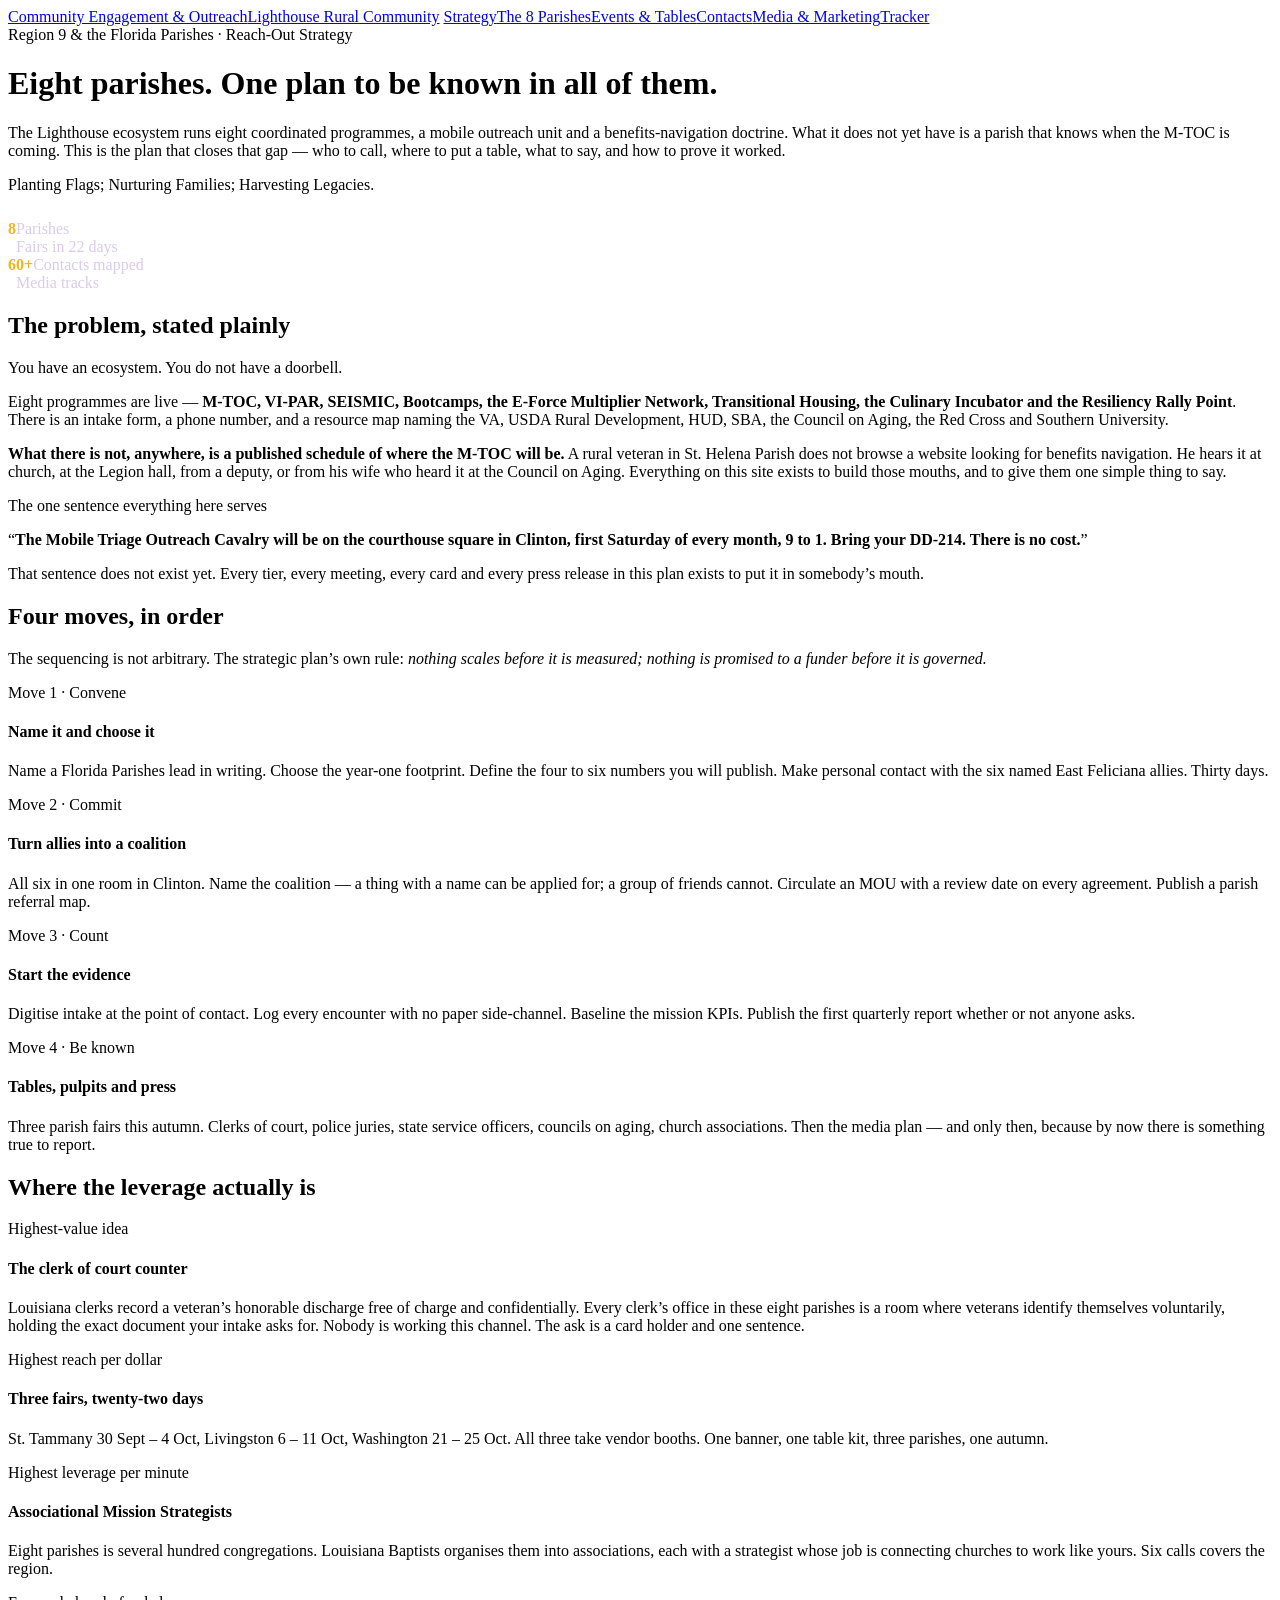
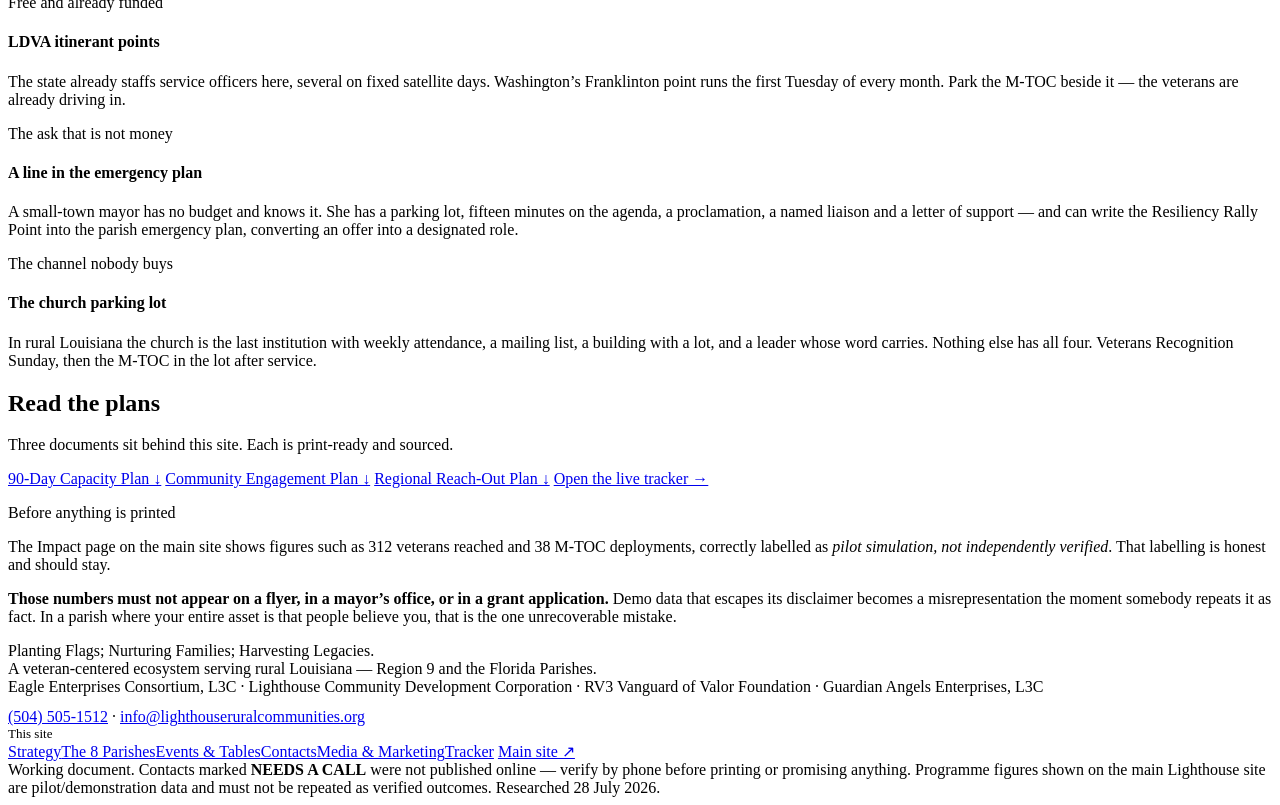
==== index.html @ fadeea3f "Add Community Engagement & Outreach site — strategy, parishes, events, contacts, media, tracker" ====
<!DOCTYPE html>
<html lang="en"><head>
<meta charset="utf-8"><meta name="viewport" content="width=device-width, initial-scale=1">
<title>Community Engagement &amp; Outreach · Lighthouse Rural Community</title>
<meta name="description" content="Reach-out strategy, event calendar, contact directory, media plan and live tracker for Louisiana Region 9 and the Florida Parishes.">
<link rel="stylesheet" href="css/site.css">
</head><body>
<nav class="nav"><div class="wrap">
  <a class="brand" href="index.html">Community Engagement &amp; Outreach<span>Lighthouse Rural Community</span></a>
  <a class="l on" href="index.html">Strategy</a><a class="l" href="parishes.html">The 8 Parishes</a><a class="l" href="events.html">Events & Tables</a><a class="l" href="contacts.html">Contacts</a><a class="l" href="media.html">Media & Marketing</a><a class="l" href="tracker.html">Tracker</a>
</div></nav>
<header class="hero"><div class="wrap"><div class="kick">Region 9 &amp; the Florida Parishes &middot; Reach-Out Strategy</div><h1>Eight parishes. One plan to be known in all of them.</h1><p>The Lighthouse ecosystem runs eight coordinated programmes, a mobile outreach unit and a benefits-navigation doctrine. What it does not yet have is a parish that knows when the M-TOC is coming. This is the plan that closes that gap &mdash; who to call, where to put a table, what to say, and how to prove it worked.</p><div class="tag">Planting Flags; Nurturing Families; Harvesting Legacies.</div><div class="stats" style="margin-top:26px;background:rgba(255,255,255,.07);border-color:rgba(244,180,26,.35)"><div style="border-color:rgba(244,180,26,.28)"><b style="color:#F4B41A">8</b><span style="color:#D9CBEE">Parishes</span></div><div style="border-color:rgba(244,180,26,.28)"><b style="color:#fff">3</b><span style="color:#D9CBEE">Fairs in 22 days</span></div><div style="border-color:rgba(244,180,26,.28)"><b style="color:#F4B41A">60+</b><span style="color:#D9CBEE">Contacts mapped</span></div><div style="border-color:rgba(244,180,26,.28)"><b style="color:#fff">5</b><span style="color:#D9CBEE">Media tracks</span></div></div></div></header>
<section class=""><div class="wrap">
<h2>The problem, stated plainly</h2>
<p class="lead">You have an ecosystem. You do not have a doorbell.</p>
<p>Eight programmes are live &mdash; <b>M-TOC, VI-PAR, SEISMIC, Bootcamps, the E-Force Multiplier Network,
Transitional Housing, the Culinary Incubator and the Resiliency Rally Point</b>. There is an intake form, a
phone number, and a resource map naming the VA, USDA Rural Development, HUD, SBA, the Council on Aging, the
Red Cross and Southern University.</p>
<p><b>What there is not, anywhere, is a published schedule of where the M-TOC will be.</b> A rural veteran in
St. Helena Parish does not browse a website looking for benefits navigation. He hears it at church, at the
Legion hall, from a deputy, or from his wife who heard it at the Council on Aging. Everything on this site
exists to build those mouths, and to give them one simple thing to say.</p>
<div class="callout"><div class="k">The one sentence everything here serves</div><p style='font-size:16px'>&ldquo;<b>The Mobile Triage Outreach Cavalry will be on the courthouse square in Clinton, first Saturday of every month, 9 to 1. Bring your DD-214. There is no cost.</b>&rdquo;</p><p>That sentence does not exist yet. Every tier, every meeting, every card and every press release in this plan exists to put it in somebody&rsquo;s mouth.</p></div>
</div></section><section class="alt"><div class="wrap">
<h2>Four moves, in order</h2>
<p class="lead">The sequencing is not arbitrary. The strategic plan&rsquo;s own rule: <i>nothing scales before it is
measured; nothing is promised to a funder before it is governed.</i></p>
<div class="grid"><div class="card gold"><div class="num">Move 1 &middot; Convene</div><h4>Name it and choose it</h4><p>Name a Florida Parishes lead in writing. Choose the year-one footprint. Define the four to six numbers you will publish. Make personal contact with the six named East Feliciana allies. Thirty days.</p></div><div class="card gold"><div class="num">Move 2 &middot; Commit</div><h4>Turn allies into a coalition</h4><p>All six in one room in Clinton. Name the coalition &mdash; a thing with a name can be applied for; a group of friends cannot. Circulate an MOU with a review date on every agreement. Publish a parish referral map.</p></div><div class="card gold"><div class="num">Move 3 &middot; Count</div><h4>Start the evidence</h4><p>Digitise intake at the point of contact. Log every encounter with no paper side-channel. Baseline the mission KPIs. Publish the first quarterly report whether or not anyone asks.</p></div><div class="card gold"><div class="num">Move 4 &middot; Be known</div><h4>Tables, pulpits and press</h4><p>Three parish fairs this autumn. Clerks of court, police juries, state service officers, councils on aging, church associations. Then the media plan &mdash; and only then, because by now there is something true to report.</p></div></div>
</div></section><section class=""><div class="wrap">
<h2>Where the leverage actually is</h2>
<div class="grid"><div class="card "><div class="num">Highest-value idea</div><h4>The clerk of court counter</h4><p>Louisiana clerks record a veteran&rsquo;s honorable discharge free of charge and confidentially. Every clerk&rsquo;s office in these eight parishes is a room where veterans identify themselves voluntarily, holding the exact document your intake asks for. Nobody is working this channel. The ask is a card holder and one sentence.</p></div><div class="card "><div class="num">Highest reach per dollar</div><h4>Three fairs, twenty-two days</h4><p>St. Tammany 30 Sept &ndash; 4 Oct, Livingston 6 &ndash; 11 Oct, Washington 21 &ndash; 25 Oct. All three take vendor booths. One banner, one table kit, three parishes, one autumn.</p></div><div class="card "><div class="num">Highest leverage per minute</div><h4>Associational Mission Strategists</h4><p>Eight parishes is several hundred congregations. Louisiana Baptists organises them into associations, each with a strategist whose job is connecting churches to work like yours. Six calls covers the region.</p></div><div class="card "><div class="num">Free and already funded</div><h4>LDVA itinerant points</h4><p>The state already staffs service officers here, several on fixed satellite days. Washington&rsquo;s Franklinton point runs the first Tuesday of every month. Park the M-TOC beside it &mdash; the veterans are already driving in.</p></div><div class="card "><div class="num">The ask that is not money</div><h4>A line in the emergency plan</h4><p>A small-town mayor has no budget and knows it. She has a parking lot, fifteen minutes on the agenda, a proclamation, a named liaison and a letter of support &mdash; and can write the Resiliency Rally Point into the parish emergency plan, converting an offer into a designated role.</p></div><div class="card "><div class="num">The channel nobody buys</div><h4>The church parking lot</h4><p>In rural Louisiana the church is the last institution with weekly attendance, a mailing list, a building with a lot, and a leader whose word carries. Nothing else has all four. Veterans Recognition Sunday, then the M-TOC in the lot after service.</p></div></div>
</div></section><section class="alt"><div class="wrap">
<h2>Read the plans</h2>
<p class="lead">Three documents sit behind this site. Each is print-ready and sourced.</p>
<p>
<a class="btn" href="docs/florida-parishes-90-day-plan.pdf">90-Day Capacity Plan &darr;</a>
<a class="btn" href="docs/community-engagement-plan.pdf">Community Engagement Plan &darr;</a>
<a class="btn" href="docs/regional-reach-out-plan.pdf">Regional Reach-Out Plan &darr;</a>
<a class="btn gold" href="tracker.html">Open the live tracker &rarr;</a>
</p>
<div class="callout warn"><div class="k">Before anything is printed</div><p>The Impact page on the main site shows figures such as 312 veterans reached and 38 M-TOC deployments, correctly labelled as <i>pilot simulation, not independently verified</i>. That labelling is honest and should stay.</p><p><b>Those numbers must not appear on a flyer, in a mayor&rsquo;s office, or in a grant application.</b> Demo data that escapes its disclaimer becomes a misrepresentation the moment somebody repeats it as fact. In a parish where your entire asset is that people believe you, that is the one unrecoverable mistake.</p></div>
</div></section>
<footer><div class="wrap">
  <div><div class="t">Planting Flags; Nurturing Families; Harvesting Legacies.</div>
    <div class="s">A veteran-centered ecosystem serving rural Louisiana &mdash; Region 9 and the Florida Parishes.<br>
    Eagle Enterprises Consortium, L3C &middot; Lighthouse Community Development Corporation &middot;
    RV3 Vanguard of Valor Foundation &middot; Guardian Angels Enterprises, L3C</div>
    <div class="s" style="margin-top:12px"><a href="tel:5045051512">(504) 505-1512</a> &middot;
    <a href="mailto:info@lighthouseruralcommunities.org">info@lighthouseruralcommunities.org</a></div></div>
  <div class="fnav"><div class="t" style="font-size:13px">This site</div><a href="index.html">Strategy</a><a href="parishes.html">The 8 Parishes</a><a href="events.html">Events & Tables</a><a href="contacts.html">Contacts</a><a href="media.html">Media & Marketing</a><a href="tracker.html">Tracker</a>
    <a href="https://www.lighthouseruralcommunities.org" target="_blank" rel="noopener">Main site &#8599;</a></div>
</div></footer>
<div class="disclaim"><div class="wrap">Working document. Contacts marked <b>NEEDS A CALL</b> were not published
online &mdash; verify by phone before printing or promising anything. Programme figures shown on the main
Lighthouse site are pilot/demonstration data and must not be repeated as verified outcomes.
Researched 28 July 2026.</div></div>
</body></html>
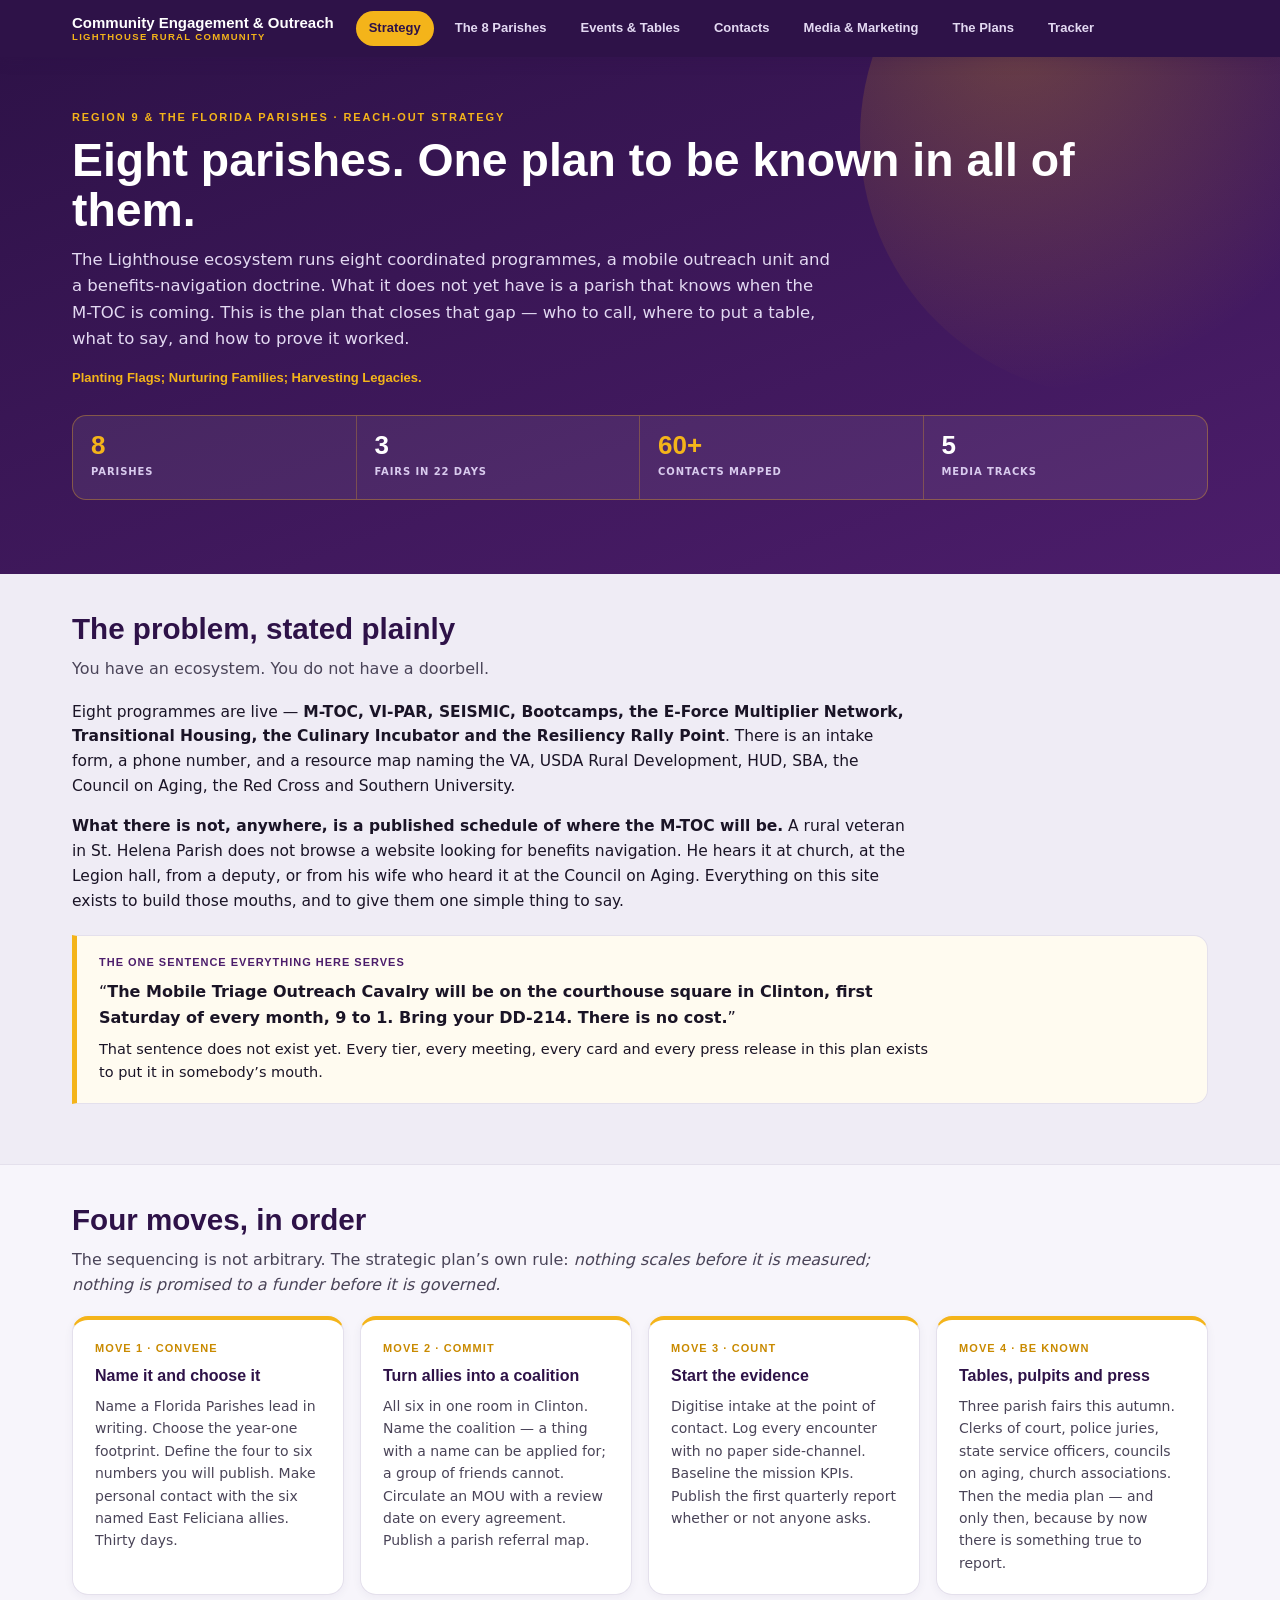
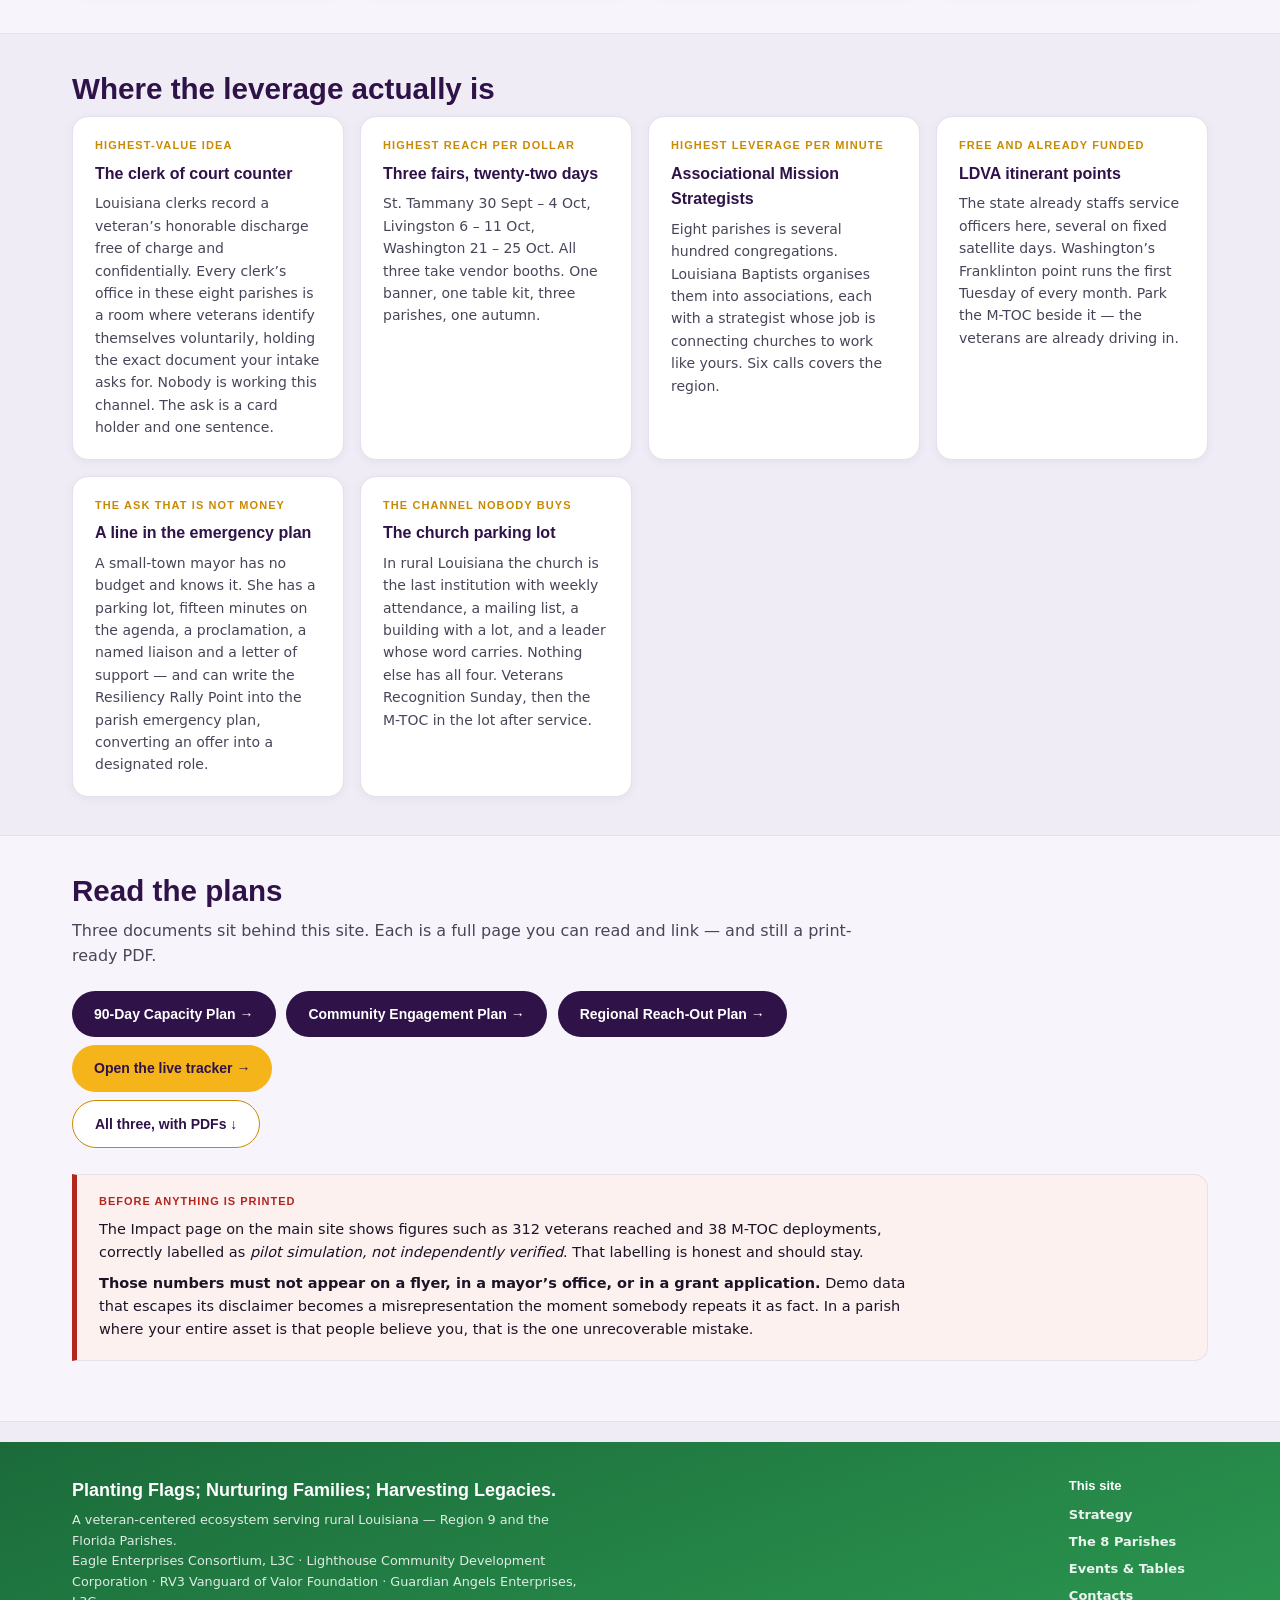
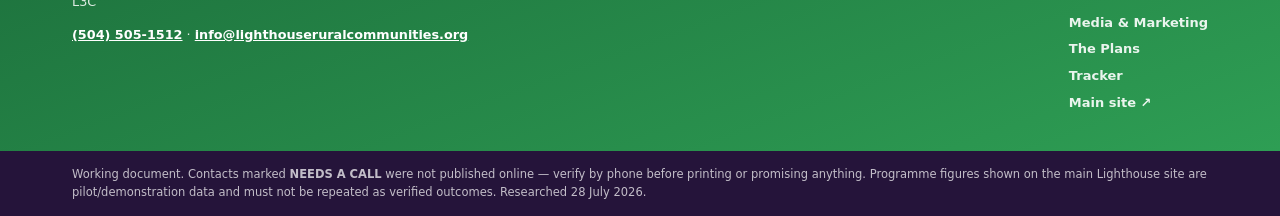
==== commit 15258f58: "Turn all three plans into full pages; add Plans section to the nav" ====
--- a/index.html
+++ b/index.html
@@ -7,7 +7,7 @@
 </head><body>
 <nav class="nav"><div class="wrap">
   <a class="brand" href="index.html">Community Engagement &amp; Outreach<span>Lighthouse Rural Community</span></a>
-  <a class="l on" href="index.html">Strategy</a><a class="l" href="parishes.html">The 8 Parishes</a><a class="l" href="events.html">Events & Tables</a><a class="l" href="contacts.html">Contacts</a><a class="l" href="media.html">Media & Marketing</a><a class="l" href="tracker.html">Tracker</a>
+  <a class="l on" href="index.html">Strategy</a><a class="l" href="parishes.html">The 8 Parishes</a><a class="l" href="events.html">Events & Tables</a><a class="l" href="contacts.html">Contacts</a><a class="l" href="media.html">Media & Marketing</a><a class="l" href="plans.html">The Plans</a><a class="l" href="tracker.html">Tracker</a>
 </div></nav>
 <header class="hero"><div class="wrap"><div class="kick">Region 9 &amp; the Florida Parishes &middot; Reach-Out Strategy</div><h1>Eight parishes. One plan to be known in all of them.</h1><p>The Lighthouse ecosystem runs eight coordinated programmes, a mobile outreach unit and a benefits-navigation doctrine. What it does not yet have is a parish that knows when the M-TOC is coming. This is the plan that closes that gap &mdash; who to call, where to put a table, what to say, and how to prove it worked.</p><div class="tag">Planting Flags; Nurturing Families; Harvesting Legacies.</div><div class="stats" style="margin-top:26px;background:rgba(255,255,255,.07);border-color:rgba(244,180,26,.35)"><div style="border-color:rgba(244,180,26,.28)"><b style="color:#F4B41A">8</b><span style="color:#D9CBEE">Parishes</span></div><div style="border-color:rgba(244,180,26,.28)"><b style="color:#fff">3</b><span style="color:#D9CBEE">Fairs in 22 days</span></div><div style="border-color:rgba(244,180,26,.28)"><b style="color:#F4B41A">60+</b><span style="color:#D9CBEE">Contacts mapped</span></div><div style="border-color:rgba(244,180,26,.28)"><b style="color:#fff">5</b><span style="color:#D9CBEE">Media tracks</span></div></div></div></header>
 <section class=""><div class="wrap">
@@ -32,12 +32,13 @@
 <div class="grid"><div class="card "><div class="num">Highest-value idea</div><h4>The clerk of court counter</h4><p>Louisiana clerks record a veteran&rsquo;s honorable discharge free of charge and confidentially. Every clerk&rsquo;s office in these eight parishes is a room where veterans identify themselves voluntarily, holding the exact document your intake asks for. Nobody is working this channel. The ask is a card holder and one sentence.</p></div><div class="card "><div class="num">Highest reach per dollar</div><h4>Three fairs, twenty-two days</h4><p>St. Tammany 30 Sept &ndash; 4 Oct, Livingston 6 &ndash; 11 Oct, Washington 21 &ndash; 25 Oct. All three take vendor booths. One banner, one table kit, three parishes, one autumn.</p></div><div class="card "><div class="num">Highest leverage per minute</div><h4>Associational Mission Strategists</h4><p>Eight parishes is several hundred congregations. Louisiana Baptists organises them into associations, each with a strategist whose job is connecting churches to work like yours. Six calls covers the region.</p></div><div class="card "><div class="num">Free and already funded</div><h4>LDVA itinerant points</h4><p>The state already staffs service officers here, several on fixed satellite days. Washington&rsquo;s Franklinton point runs the first Tuesday of every month. Park the M-TOC beside it &mdash; the veterans are already driving in.</p></div><div class="card "><div class="num">The ask that is not money</div><h4>A line in the emergency plan</h4><p>A small-town mayor has no budget and knows it. She has a parking lot, fifteen minutes on the agenda, a proclamation, a named liaison and a letter of support &mdash; and can write the Resiliency Rally Point into the parish emergency plan, converting an offer into a designated role.</p></div><div class="card "><div class="num">The channel nobody buys</div><h4>The church parking lot</h4><p>In rural Louisiana the church is the last institution with weekly attendance, a mailing list, a building with a lot, and a leader whose word carries. Nothing else has all four. Veterans Recognition Sunday, then the M-TOC in the lot after service.</p></div></div>
 </div></section><section class="alt"><div class="wrap">
 <h2>Read the plans</h2>
-<p class="lead">Three documents sit behind this site. Each is print-ready and sourced.</p>
+<p class="lead">Three documents sit behind this site. Each is a full page you can read and link &mdash; and still a print-ready PDF.</p>
 <p>
-<a class="btn" href="docs/florida-parishes-90-day-plan.pdf">90-Day Capacity Plan &darr;</a>
-<a class="btn" href="docs/community-engagement-plan.pdf">Community Engagement Plan &darr;</a>
-<a class="btn" href="docs/regional-reach-out-plan.pdf">Regional Reach-Out Plan &darr;</a>
+<a class="btn" href="plan-90-day.html">90-Day Capacity Plan &rarr;</a>
+<a class="btn" href="plan-engagement.html">Community Engagement Plan &rarr;</a>
+<a class="btn" href="plan-regional.html">Regional Reach-Out Plan &rarr;</a>
 <a class="btn gold" href="tracker.html">Open the live tracker &rarr;</a>
+<br><a class="btn alt" href="plans.html">All three, with PDFs &darr;</a>
 </p>
 <div class="callout warn"><div class="k">Before anything is printed</div><p>The Impact page on the main site shows figures such as 312 veterans reached and 38 M-TOC deployments, correctly labelled as <i>pilot simulation, not independently verified</i>. That labelling is honest and should stay.</p><p><b>Those numbers must not appear on a flyer, in a mayor&rsquo;s office, or in a grant application.</b> Demo data that escapes its disclaimer becomes a misrepresentation the moment somebody repeats it as fact. In a parish where your entire asset is that people believe you, that is the one unrecoverable mistake.</p></div>
 </div></section>
@@ -48,8 +49,7 @@
     RV3 Vanguard of Valor Foundation &middot; Guardian Angels Enterprises, L3C</div>
     <div class="s" style="margin-top:12px"><a href="tel:5045051512">(504) 505-1512</a> &middot;
     <a href="mailto:info@lighthouseruralcommunities.org">info@lighthouseruralcommunities.org</a></div></div>
-  <div class="fnav"><div class="t" style="font-size:13px">This site</div><a href="index.html">Strategy</a><a href="parishes.html">The 8 Parishes</a><a href="events.html">Events & Tables</a><a href="contacts.html">Contacts</a><a href="media.html">Media & Marketing</a><a href="tracker.html">Tracker</a>
-    <a href="https://www.lighthouseruralcommunities.org" target="_blank" rel="noopener">Main site &#8599;</a></div>
+  <div class="fnav"><div class="t" style="font-size:13px">This site</div><a href="index.html">Strategy</a><a href="parishes.html">The 8 Parishes</a><a href="events.html">Events & Tables</a><a href="contacts.html">Contacts</a><a href="media.html">Media & Marketing</a><a href="plans.html">The Plans</a><a href="tracker.html">Tracker</a><a href="https://www.lighthouseruralcommunities.org" target="_blank" rel="noopener">Main site &#8599;</a></div>
 </div></footer>
 <div class="disclaim"><div class="wrap">Working document. Contacts marked <b>NEEDS A CALL</b> were not published
 online &mdash; verify by phone before printing or promising anything. Programme figures shown on the main
--- a/css/site.css
+++ b/css/site.css
@@ -0,0 +1,107 @@
+@import url('https://fonts.googleapis.com/css2?family=Outfit:wght@500;600;700;800;900&display=swap');
+:root{--purple:#2E1248;--purple2:#4C1D6B;--purple3:#6B3A94;--gold:#F4B41A;--gold-d:#C98A00;
+--green:#1B6B3A;--green-l:#2E9E54;--red:#B3261E;--amber:#B77500;--blue:#1B4C86;
+--ink:#1A1426;--muted:#4A4458;--line:#E4E0EC;--bg:#EFECF5;--alt:#F7F5FB}
+*{box-sizing:border-box}
+body{margin:0;background:var(--bg);color:var(--ink);font-family:'Segoe UI',system-ui,-apple-system,sans-serif;font-size:15.5px;line-height:1.6}
+.dsp,h1,h2,h3,h4{font-family:'Outfit',sans-serif}
+a{color:var(--purple2)}
+.wrap{max-width:1180px;margin:0 auto;padding:0 22px}
+
+/* nav */
+.nav{background:var(--purple);position:sticky;top:0;z-index:50;box-shadow:0 2px 14px rgba(46,18,72,.25)}
+.nav .wrap{display:flex;align-items:center;gap:8px;flex-wrap:wrap;padding-top:11px;padding-bottom:11px}
+.brand{font-family:'Outfit',sans-serif;font-weight:900;font-size:15px;color:#fff;text-decoration:none;margin-right:14px;line-height:1.15}
+.brand span{display:block;font-size:9.5px;font-weight:700;letter-spacing:.14em;text-transform:uppercase;color:var(--gold)}
+.nav a.l{color:#E3D9F2;text-decoration:none;font-family:'Outfit',sans-serif;font-weight:700;font-size:13px;
+padding:7px 13px;border-radius:999px}
+.nav a.l:hover{background:rgba(255,255,255,.10);color:#fff}
+.nav a.l.on{background:var(--gold);color:var(--purple)}
+
+/* hero */
+.hero{background:linear-gradient(160deg,#2E1248 0%,#4C1D6B 100%);color:#fff;position:relative;overflow:hidden}
+.hero:after{content:"";position:absolute;top:-180px;right:-100px;width:520px;height:520px;border-radius:50%;
+background:radial-gradient(circle at 30% 30%,rgba(244,180,26,.26),rgba(244,180,26,0) 70%)}
+.hero .wrap{padding-top:52px;padding-bottom:48px;position:relative;z-index:2}
+.kick{font-family:'Outfit',sans-serif;font-size:11px;letter-spacing:.17em;text-transform:uppercase;font-weight:800;color:var(--gold);margin-bottom:10px}
+.hero h1{font-size:clamp(1.8rem,4.4vw,2.9rem);font-weight:900;margin:0 0 12px;line-height:1.06}
+.hero p{color:#E3D9F2;font-size:16.5px;max-width:760px;margin:0 0 6px}
+.hero .tag{font-family:'Outfit',sans-serif;font-size:13px;color:var(--gold);font-weight:700;margin-top:16px}
+
+/* stats */
+.stats{display:grid;grid-template-columns:repeat(auto-fit,minmax(150px,1fr));border:1px solid #D8D2E4;
+border-radius:14px;overflow:hidden;background:#fff;margin:26px 0}
+.stats div{padding:16px 18px;border-right:1px solid #D8D2E4}
+.stats div:last-child{border-right:none}
+.stats b{font-family:'Outfit',sans-serif;font-size:26px;font-weight:900;display:block;line-height:1}
+.stats span{font-size:10px;letter-spacing:.09em;text-transform:uppercase;color:var(--muted);font-weight:600}
+
+/* sections */
+section{padding:38px 0}
+section.alt{background:var(--alt);border-top:1px solid var(--line);border-bottom:1px solid var(--line)}
+h2{font-size:clamp(1.35rem,2.6vw,1.85rem);font-weight:800;color:var(--purple);margin:0 0 10px;line-height:1.15}
+h3{font-size:17px;font-weight:800;color:var(--purple);margin:26px 0 8px}
+.lead{color:var(--muted);font-size:16px;max-width:800px;margin:0 0 18px}
+p{max-width:840px}
+
+/* cards */
+.grid{display:grid;gap:16px;grid-template-columns:repeat(auto-fit,minmax(268px,1fr))}
+.card{background:#fff;border:1px solid var(--line);border-radius:16px;padding:20px 22px;box-shadow:0 2px 10px rgba(46,18,72,.05)}
+.card.gold{border-top:4px solid var(--gold)}
+.card.green{border-top:4px solid var(--green)}
+.card.red{border-top:4px solid var(--red)}
+.card h4{font-size:16px;font-weight:800;color:var(--purple);margin:0 0 6px}
+.card p{font-size:14px;color:var(--muted);margin:0}
+.card .num{font-family:'Outfit',sans-serif;font-size:11px;font-weight:800;letter-spacing:.1em;
+text-transform:uppercase;color:var(--gold-d);margin-bottom:6px}
+
+/* callout */
+.callout{background:#FFFBF0;border:1px solid var(--line);border-left:5px solid var(--gold);
+border-radius:0 14px 14px 0;padding:18px 22px;margin:22px 0}
+.callout .k{font-family:'Outfit',sans-serif;font-size:11px;font-weight:800;letter-spacing:.09em;
+text-transform:uppercase;color:var(--purple2);margin-bottom:7px}
+.callout p{margin:0 0 8px;font-size:14.5px}
+.callout p:last-child{margin-bottom:0}
+.warn{background:#FDF1F0;border-left-color:var(--red)}
+.warn .k{color:var(--red)}
+
+/* table */
+.tbl{width:100%;border-collapse:collapse;background:#fff;border:1px solid #D8D2E4;border-radius:12px;overflow:hidden;font-size:13.6px}
+.tbl th{background:var(--purple);color:#fff;font-family:'Outfit',sans-serif;font-size:10.5px;font-weight:800;
+letter-spacing:.07em;text-transform:uppercase;text-align:left;padding:10px 12px}
+.tbl td{padding:10px 12px;border-top:1px solid var(--line);vertical-align:top;color:var(--ink)}
+.tbl tr:nth-child(even) td{background:var(--alt)}
+.tbl td.c{color:var(--muted)}
+.scroll{overflow-x:auto;-webkit-overflow-scrolling:touch}
+.pill{font-family:'Outfit',sans-serif;font-size:9.5px;font-weight:800;letter-spacing:.06em;text-transform:uppercase;
+padding:3px 9px;border-radius:999px;background:#F1EEF6;color:var(--purple2);white-space:nowrap}
+.pill.v{background:#E6F3EB;color:var(--green)}
+.pill.c{background:#FFF6E2;color:var(--gold-d)}
+.pill.p{background:#FBE9E7;color:var(--red)}
+
+/* buttons */
+.btn{display:inline-flex;align-items:center;gap:8px;background:var(--purple);color:#fff;text-decoration:none;
+font-family:'Outfit',sans-serif;font-weight:700;font-size:14px;padding:12px 22px;border-radius:999px;margin:4px 6px 4px 0}
+.btn:hover{background:var(--purple2)}
+.btn.alt{background:#fff;color:var(--purple);border:1px solid var(--gold-d)}
+.btn.gold{background:var(--gold);color:var(--purple)}
+
+/* countdown */
+.cds{display:grid;gap:14px;grid-template-columns:repeat(auto-fit,minmax(240px,1fr));margin:20px 0}
+.cd{background:#fff;border:1px solid var(--line);border-top:4px solid var(--red);border-radius:14px;padding:16px 18px}
+.cd .t{font-family:'Outfit',sans-serif;font-weight:800;color:var(--purple);font-size:15px}
+.cd .w{font-size:12.5px;color:var(--muted);margin:2px 0 8px}
+.cd .n{font-family:'Outfit',sans-serif;font-weight:900;font-size:30px;color:var(--red);line-height:1}
+.cd .n small{font-size:11px;font-weight:700;color:var(--muted);letter-spacing:.08em;text-transform:uppercase}
+
+/* footer */
+footer{background:linear-gradient(160deg,#1B6B3A,#2E9E54);color:#fff;margin-top:20px}
+footer .wrap{padding:34px 22px;display:flex;justify-content:space-between;gap:22px;flex-wrap:wrap;align-items:flex-start}
+footer .t{font-family:'Outfit',sans-serif;font-weight:800;font-size:18px;margin-bottom:6px}
+footer .s{font-size:12.8px;color:rgba(255,255,255,.85);max-width:520px}
+footer a{color:#fff;font-weight:600}
+.fnav a{display:block;color:rgba(255,255,255,.9);text-decoration:none;font-size:13px;padding:3px 0}
+.fnav a:hover{color:#fff;text-decoration:underline}
+.disclaim{background:#25143A;color:rgba(255,255,255,.72);font-size:11.5px}
+.disclaim .wrap{padding:14px 22px}
+@media(max-width:640px){.stats div{border-right:none;border-bottom:1px solid #D8D2E4}}
